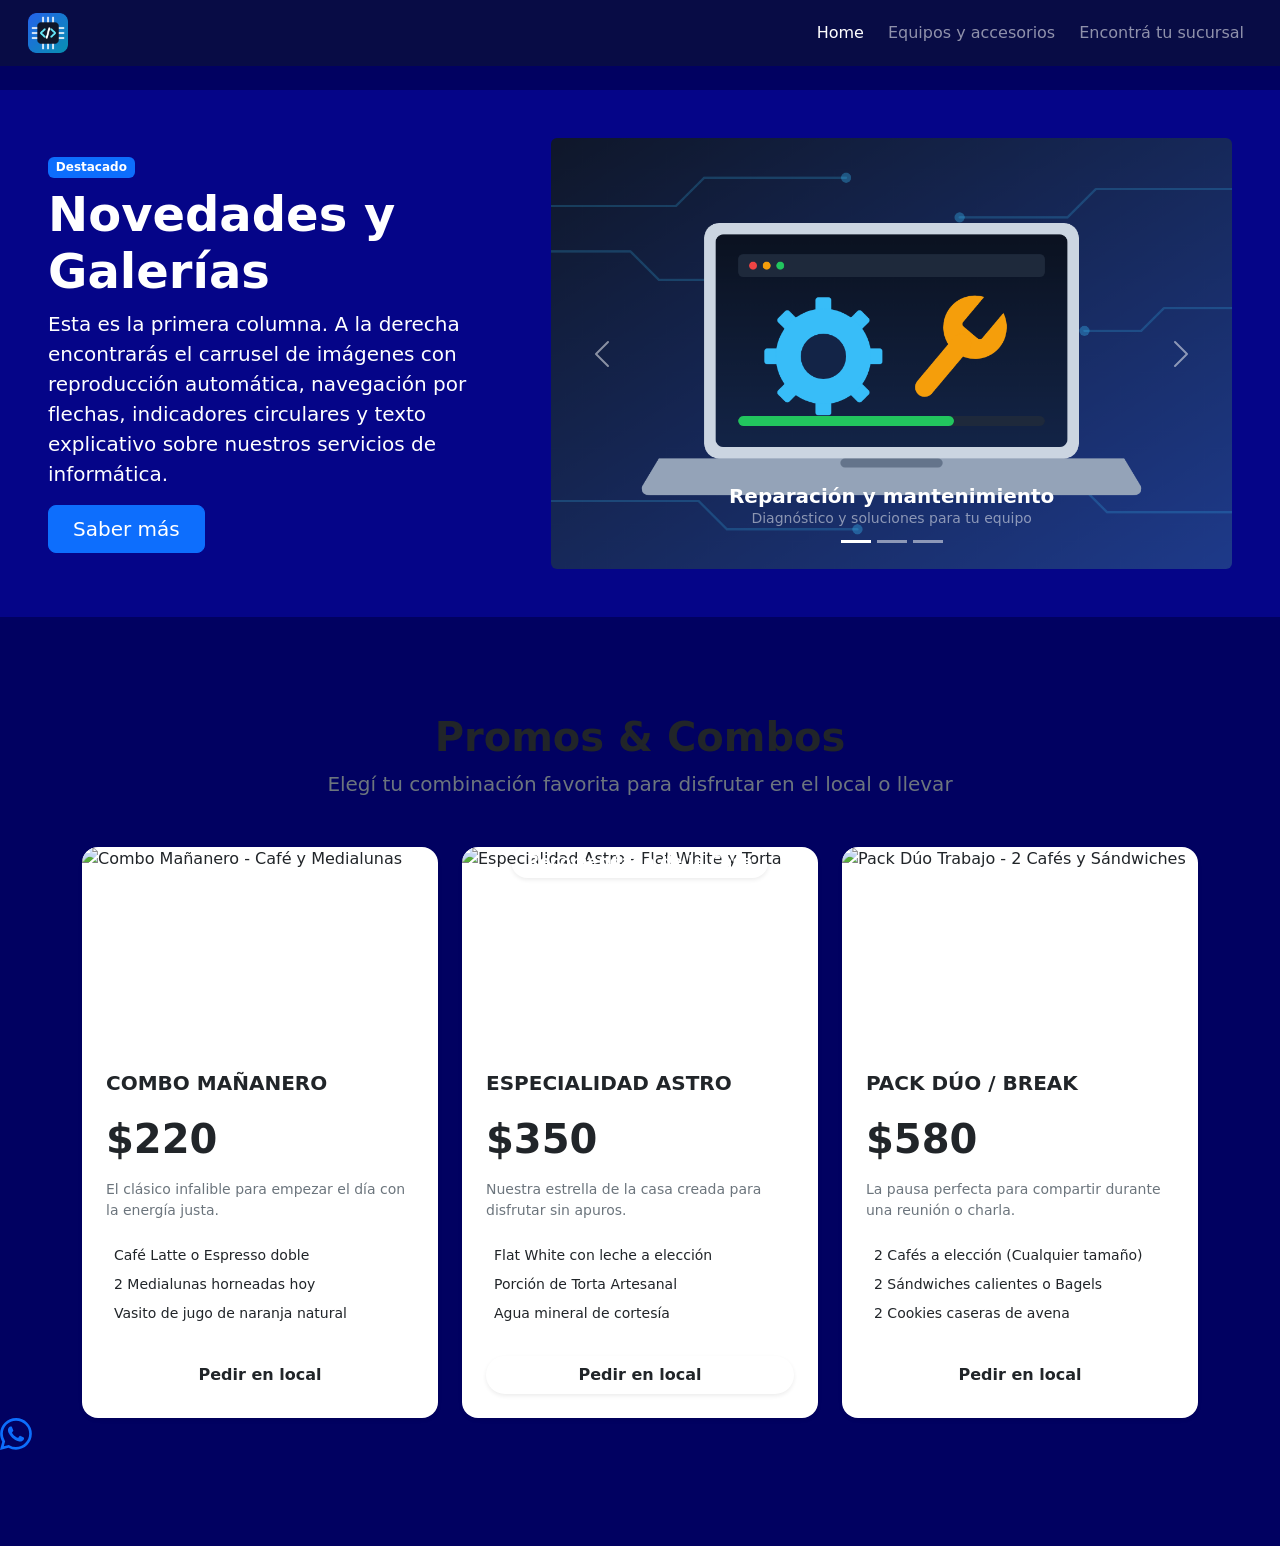
==== index.html @ dcd9bd84 "Fix HTML structure and add WhatsApp button" ====
<!DOCTYPE html>
<html lang="es">

<head>
  <meta charset="UTF-8">
  <meta http-equiv="X-UA-Compatible" content="IE=edge">
  <meta name="viewport" content="width=device-width, initial-scale=1.0">
  <title>Informática</title>
  <link href="https://cdn.jsdelivr.net/npm/bootstrap@5.3.8/dist/css/bootstrap.min.css" rel="stylesheet"
    integrity="sha384-sRIl4kxILFvY47J16cr9ZwB07vP4J8+LH7qKQnuqkuIAvNWLzeN8tE5YBujZqJLB" crossorigin="anonymous">
  <link rel="stylesheet" href="estilos.css">
</head>

<body>
  <nav class="navbar navbar-expand-lg navbar-dark barra-nav px-3">
    <div class="container-fluid">
      <a class="navbar-brand fw-bold" href="#">
        <img src="img/logo.png" class="object-fit-cover" alt="Logo de la empresa de informática" width="40">
      </a>
      <button class="navbar-toggler" type="button" data-bs-toggle="collapse" data-bs-target="#menuResponsive"
        aria-controls="menuResponsive" aria-expanded="false" aria-label="Alternar navegacion">
        <span class="navbar-toggler-icon"></span>
      </button>
      <div class="collapse navbar-collapse" id="menuResponsive">
        <ul class="navbar-nav ms-auto mb-2 mb-lg-0 gap-2">
          <li class="nav-item">
            <a class="nav-link active" aria-current="page" href="#">Home</a>
          </li>
          <li class="nav-item">
            <a class="nav-link" href="#">Equipos y accesorios</a>
          </li>
          <li class="nav-item">
            <a class="nav-link" href="#">Encontrá tu sucursal</a>
          </li>
        </ul>
      </div>
    </div>
  </nav>
  <div class="container-xxl panel-principal my-4">
    <div class="row align-items-center g-4">
      <div class="col-12 col-md-5">
        <span class="badge bg-primary mb-2">Destacado</span>
        <h2 class="display-5 fw-bold text-white">Novedades y Galerías</h2>
        <p class="fs-5"> Esta es la primera columna. A la derecha encontrarás el carrusel de imágenes con reproducción
          automática, navegación por flechas, indicadores circulares y texto explicativo sobre nuestros servicios de
          informática.
        </p>
        <button class="btn btn-primary btn-lg px-4">Saber más</button>
      </div>
      <div class="col-12 col-md-7">
        <div id="carruselGaleria" class="carousel slide" data-bs-ride="carousel" data-bs-interval="3000">
          <div class="carousel-indicators">
            <button type="button" data-bs-target="#carruselGaleria" data-bs-slide-to="0" class="active"
              aria-current="true" aria-label="Slide 1"></button>
            <button type="button" data-bs-target="#carruselGaleria" data-bs-slide-to="1" aria-label="Slide 2"></button>
            <button type="button" data-bs-target="#carruselGaleria" data-bs-slide-to="2" aria-label="Slide 3"></button>
          </div>
          <div class="carousel-inner rounded overflow-hidden">
            <div class="carousel-item active">
              <img src="img/reparacion.png" class="d-block w-100 object-fit-cover carrusel-img"
                alt="Técnico reparando una computadora">
              <div class="carousel-caption d-none d-sm-block">
                <div class="custom-caption">
                  <h5 class="fw-bold m-0">Reparación y mantenimiento</h5>
                  <p class="small m-0 text-white-50">Diagnóstico y soluciones para tu equipo</p>
                </div>
              </div>
            </div>
            <div class="carousel-item">
              <img src="img/redes-servidores.png" class="d-block w-100 object-fit-cover carrusel-img"
                alt="Sala de servidores y redes">
              <div class="carousel-caption d-none d-sm-block">
                <div class="custom-caption">
                  <h5 class="fw-bold m-0">Redes y servidores</h5>
                  <p class="small m-0 text-white-50">Infraestructura segura y confiable para tu empresa</p>
                </div>
              </div>
            </div>
            <div class="carousel-item">
              <img src="img/desarrollo-soporte.png" class="d-block w-100 object-fit-cover carrusel-img"
                alt="Desarrollo de software en pantalla">
              <div class="carousel-caption d-none d-sm-block">
                <div class="custom-caption">
                  <h5 class="fw-bold m-0">Desarrollo y soporte técnico</h5>
                  <p class="small m-0 text-white-50">Nuestro equipo trabaja para darte las mejores soluciones
                    tecnológicas</p>
                </div>
              </div>
            </div>
          </div>
          <button class="carousel-control-prev" type="button" data-bs-target="#carruselGaleria" data-bs-slide="prev">
            <span class="carousel-control-prev-icon" aria-hidden="true"></span>
            <span class="visually-hidden">Anterior</span>
          </button>
          <button class="carousel-control-next" type="button" data-bs-target="#carruselGaleria" data-bs-slide="next">
            <span class="carousel-control-next-icon" aria-hidden="true"></span>
            <span class="visually-hidden">Siguiente</span>
          </button>
        </div>
      </div>
    </div>
  </div>
  <!-- SECCIÓN PRODUCTOS / PROMOS -->

  <section class="py-5 my-5" id="productos">
    <div class="container">
      <div class="text-center mb-5">
        <h2 class="fw-bold display-6 text-cozy-coffee promoid">Promos & Combos</h2>
        <p class="text-secondary lead promoid2">Elegí tu combinación favorita para disfrutar en el local o llevar</p>
      </div>

      <div class="row g-4 align-items-stretch">

        <!-- Promo 1 -->

        <div class="col-12 col-md-6 col-lg-4">
          <div class="card h-100 border-0 shadow-sm rounded-4 overflow-hidden bg-cozy-cream">
            <img src="https://images.unsplash.com/photo-1517256064527-09c73fc73e38?auto=format&fit=crop&w=600&q=80"
              class="card-img-top object-fit-cover" style="height: 200px;" alt="Combo Mañanero - Café y Medialunas">
            <div class="card-body p-4 d-flex flex-column">
              <h3 class="h5 card-title fw-bold text-cozy-coffee text-uppercase mb-1">Combo Mañanero</h3>
              <div class="my-3">
                <span class="display-6 fw-bold text-dark">$220</span>
              </div>
              <p class="card-text text-secondary small mb-4">El clásico infalible para empezar el día con la energía
                justa.</p>
              <ul class="list-unstyled text-start mb-4 flex-grow-1 small">
                <li class="mb-2"><i class="bi bi-cup-hot-fill text-cozy-coffee me-2"></i> Café Latte o Espresso doble
                </li>
                <li class="mb-2"><i class="bi bi-cup-hot-fill text-cozy-coffee me-2"></i> 2 Medialunas horneadas hoy
                </li>
                <li class="mb-2"><i class="bi bi-cup-hot-fill text-cozy-coffee me-2"></i> Vasito de jugo de naranja
                  natural</li>
              </ul>
              <div class="d-grid mt-auto">
                <a href="#cafeterias" class="btn btn-outline-cozy fw-semibold rounded-pill">Pedir en local</a>
              </div>
            </div>
          </div>
        </div>

        <!-- Promo 2 (Destacada) -->

        <div class="col-12 col-md-6 col-lg-4">
          <div
            class="card h-100 border-0 shadow-sm rounded-4 overflow-hidden bg-cozy-cream card-cozy-highlight position-relative">
            <span
              class="position-absolute top-0 start-50 translate-middle badge badge-cozy px-3 py-2 fs-6 rounded-pill shadow-sm"
              style="margin-top: 15px; z-index: 2;">
              Recomendado de la Casa
            </span>
            <img src="https://images.unsplash.com/photo-1509042239860-f550ce710b93?auto=format&fit=crop&w=600&q=80"
              class="card-img-top object-fit-cover" style="height: 200px;"
              alt="Especialidad Astro - Flat White y Torta">
            <div class="card-body p-4 d-flex flex-column">
              <h3 class="h5 card-title fw-bold text-cozy-coffee text-uppercase mb-1">Especialidad Astro</h3>
              <div class="my-3">
                <span class="display-6 fw-bold text-dark">$350</span>
              </div>
              <p class="card-text text-secondary small mb-4">Nuestra estrella de la casa creada para disfrutar sin
                apuros.</p>
              <ul class="list-unstyled text-start mb-4 flex-grow-1 small">
                <li class="mb-2"><i class="bi bi-cup-hot-fill text-cozy-coffee me-2"></i> Flat White con leche a
                  elección</li>
                <li class="mb-2"><i class="bi bi-cup-hot-fill text-cozy-coffee me-2"></i> Porción de Torta Artesanal
                </li>
                <li class="mb-2"><i class="bi bi-cup-hot-fill text-cozy-coffee me-2"></i> Agua mineral de cortesía</li>
              </ul>
              <div class="d-grid mt-auto">
                <a href="#cafeterias" class="btn btn-cozy fw-semibold rounded-pill shadow-sm">Pedir en local</a>
              </div>
            </div>
          </div>
        </div>
        <!-- Promo 3 -->
        <div class="col-12 col-md-6 col-lg-4">
          <div class="card h-100 border-0 shadow-sm rounded-4 overflow-hidden bg-cozy-cream">
            <img src="https://images.unsplash.com/photo-1521017432531-fbd92d768814?auto=format&fit=crop&w=600&q=80"
              class="card-img-top object-fit-cover" style="height: 200px;"
              alt="Pack Dúo Trabajo - 2 Cafés y Sándwiches">
            <div class="card-body p-4 d-flex flex-column">
              <h3 class="h5 card-title fw-bold text-cozy-coffee text-uppercase mb-1">Pack Dúo / Break</h3>
              <div class="my-3">
                <span class="display-6 fw-bold text-dark">$580</span>
              </div>
              <p class="card-text text-secondary small mb-4">La pausa perfecta para compartir durante una reunión o
                charla.</p>
              <ul class="list-unstyled text-start mb-4 flex-grow-1 small">
                <li class="mb-2"><i class="bi bi-cup-hot-fill text-cozy-coffee me-2"></i> 2 Cafés a elección (Cualquier
                  tamaño)</li>
                <li class="mb-2"><i class="bi bi-cup-hot-fill text-cozy-coffee me-2"></i> 2 Sándwiches calientes o
                  Bagels</li>
                <li class="mb-2"><i class="bi bi-cup-hot-fill text-cozy-coffee me-2"></i> 2 Cookies caseras de avena
                </li>
              </ul>
              <div class="d-grid mt-auto">
                <a href="#cafeterias" class="btn btn-outline-cozy fw-semibold rounded-pill">Pedir en local</a>
              </div>
            </div>
          </div>
        </div>
      </div>
    </div>
<!-- Botón Flotante de WhatsApp -->
<a href="https://wa.me/59899123456?text=Hola,%20vengo%20desde%20la%20web%20y%20quiero%20m%C3%A1s%20informaci%C3%B3n" class="btn-whatsapp-flotante" target="_blank" rel="noopener noreferrer" aria-label="Contactar por WhatsApp">
  <!-- SVG de WhatsApp integrado sin librerías externas -->
  <svg xmlns="http://www.w3.org/2000/svg" width="32" height="32" fill="currentColor" viewBox="0 0 16 16">
    <path d="M13.601 2.326A7.854 7.854 0 0 0 7.994 0C3.627 0 .068 3.558.064 7.926c0 1.399.366 2.76 1.057 3.965L0 16l4.204-1.102a7.933 7.933 0 0 0 3.79.965h.004c4.368 0 7.926-3.558 7.93-7.93A7.898 7.898 0 0 0 13.6 2.326zM7.994 14.521a6.573 6.573 0 0 1-3.356-.92l-.24-.144-2.494.654.666-2.433-.156-.251a6.56 6.56 0 0 1-1.007-3.505c0-3.626 2.957-6.584 6.591-6.584a6.56 6.56 0 0 1 4.66 1.931 6.557 6.557 0 0 1 1.928 4.66c-.004 3.639-2.961 6.592-6.592 6.592zm3.615-4.934c-.197-.099-1.17-.578-1.353-.646-.182-.065-.315-.099-.445.099-.133.197-.513.646-.627.775-.114.133-.232.148-.43.05-.197-.1-.836-.308-1.592-.985-.59-.525-.985-1.175-1.103-1.372-.114-.198-.011-.304.088-.403.087-.088.197-.232.296-.346.1-.114.133-.198.198-.33.065-.134.034-.248-.015-.347-.05-.099-.445-1.076-.612-1.47-.16-.389-.323-.335-.445-.34-.114-.007-.247-.007-.38-.007a.729.729 0 0 0-.529.247c-.182.198-.691.677-.691 1.654 0 .977.71 1.916.81 2.049.098.133 1.394 2.132 3.383 2.992.47.205.84.326 1.129.418.475.152.904.129 1.246.08.38-.058 1.17-.477 1.338-.94.166-.464.166-.86.116-.94-.049-.082-.181-.133-.378-.232z"/>
  </svg>
</a>
    <script src="https://cdn.jsdelivr.net/npm/bootstrap@5.3.8/dist/js/bootstrap.bundle.min.js" integrity="sha384-FKyoEForCGlyvwx9Hj09JcYn3nv7wiPVlz7YYwJrWVcXK/BmnVDxM+D2scQbITxI" crossorigin="anonymous"></script>
</body>

</html>
---- estilos.css ----
body {
  background: rgb(1, 1, 97)

}

.barra-nav {
  background-color: rgba(15, 23, 42, 0.493);
}

.panel-principal {
  padding: 3rem;
  background: rgb(5, 5, 136);
}
.panel-principal p {
  color: white;
}
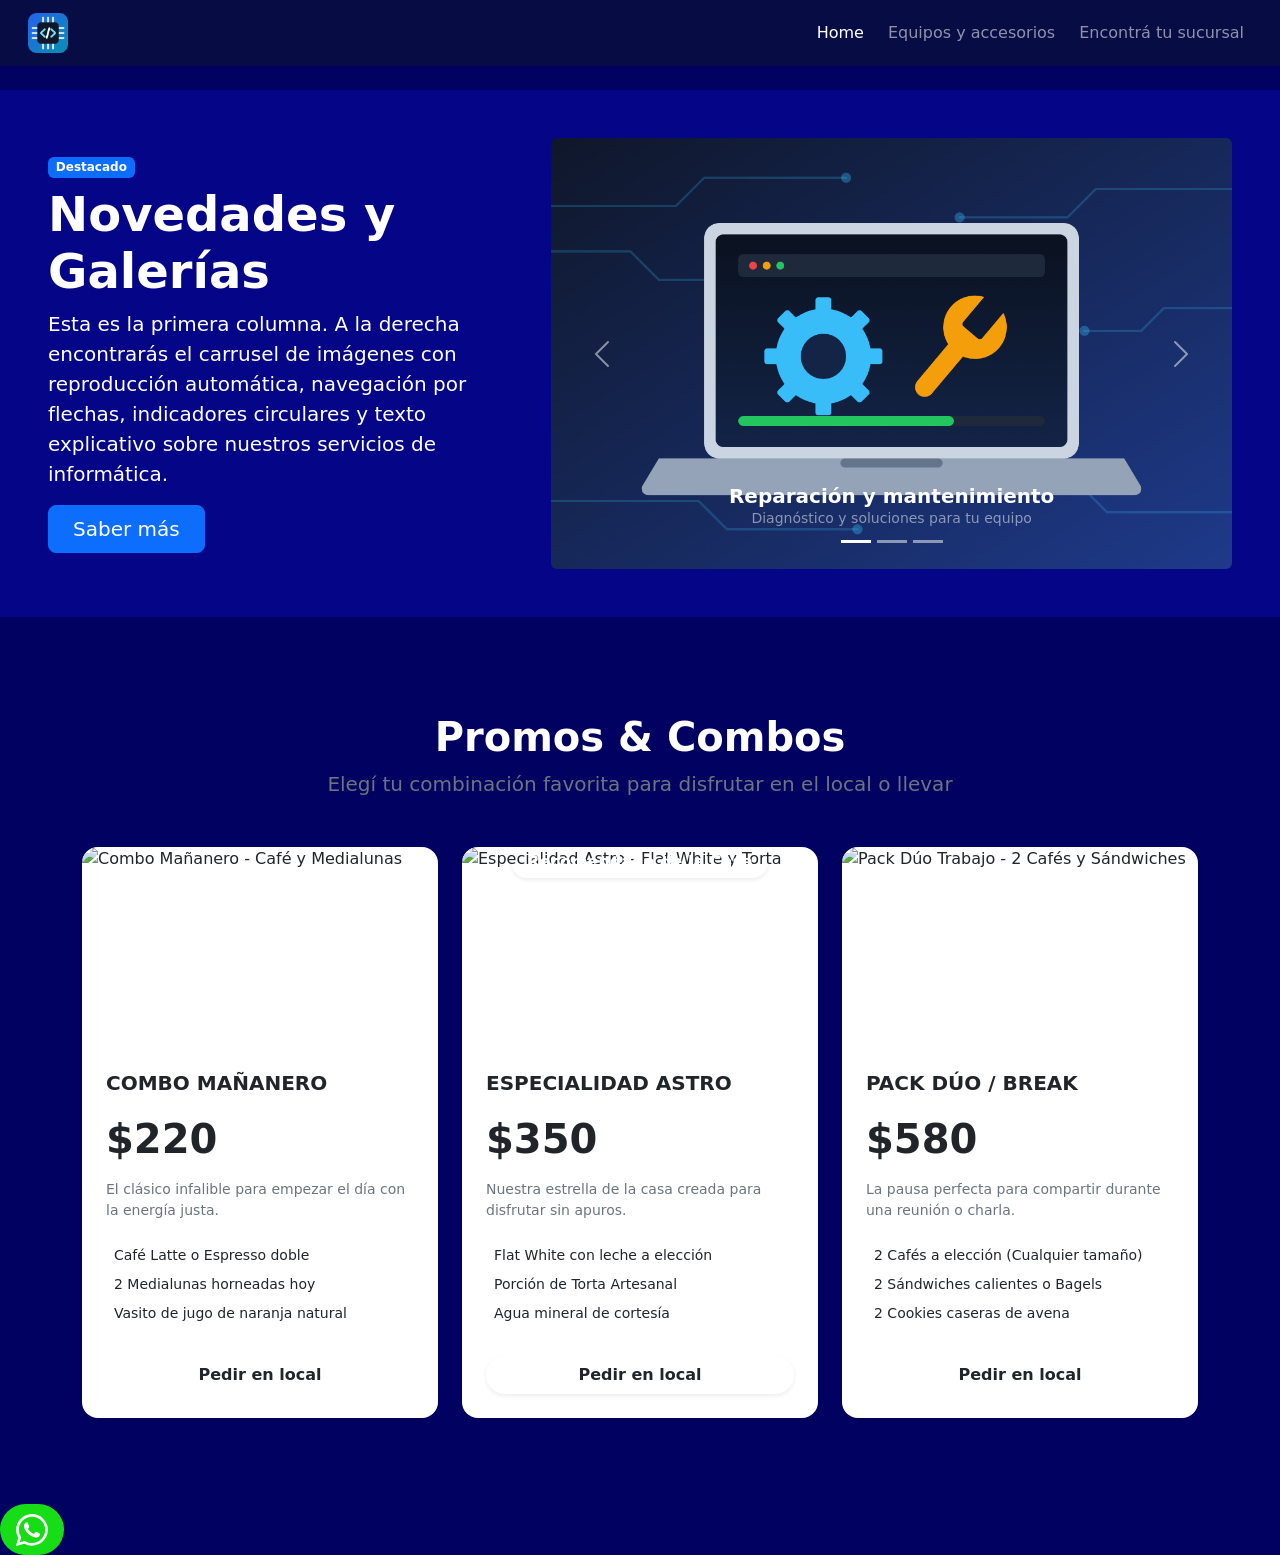
==== commit 476860fe: "Fix HTML formatting and restore original content" ====
--- a/index.html
+++ b/index.html
@@ -201,6 +201,7 @@
         </div>
       </div>
     </div>
+  </section>
 <!-- Botón Flotante de WhatsApp -->
 <a href="https://wa.me/59899123456?text=Hola,%20vengo%20desde%20la%20web%20y%20quiero%20m%C3%A1s%20informaci%C3%B3n" class="btn-whatsapp-flotante" target="_blank" rel="noopener noreferrer" aria-label="Contactar por WhatsApp">
   <!-- SVG de WhatsApp integrado sin librerías externas -->
--- a/estilos.css
+++ b/estilos.css
@@ -15,3 +15,13 @@
 .panel-principal p {
   color: white;
 }
+.promoid{
+  color: white;
+}
+.btn-whatsapp-flotante{
+  color: white;
+  background: rgb(23, 221, 23);
+  padding: 1rem;
+  border-radius: 8rem;
+  
+}
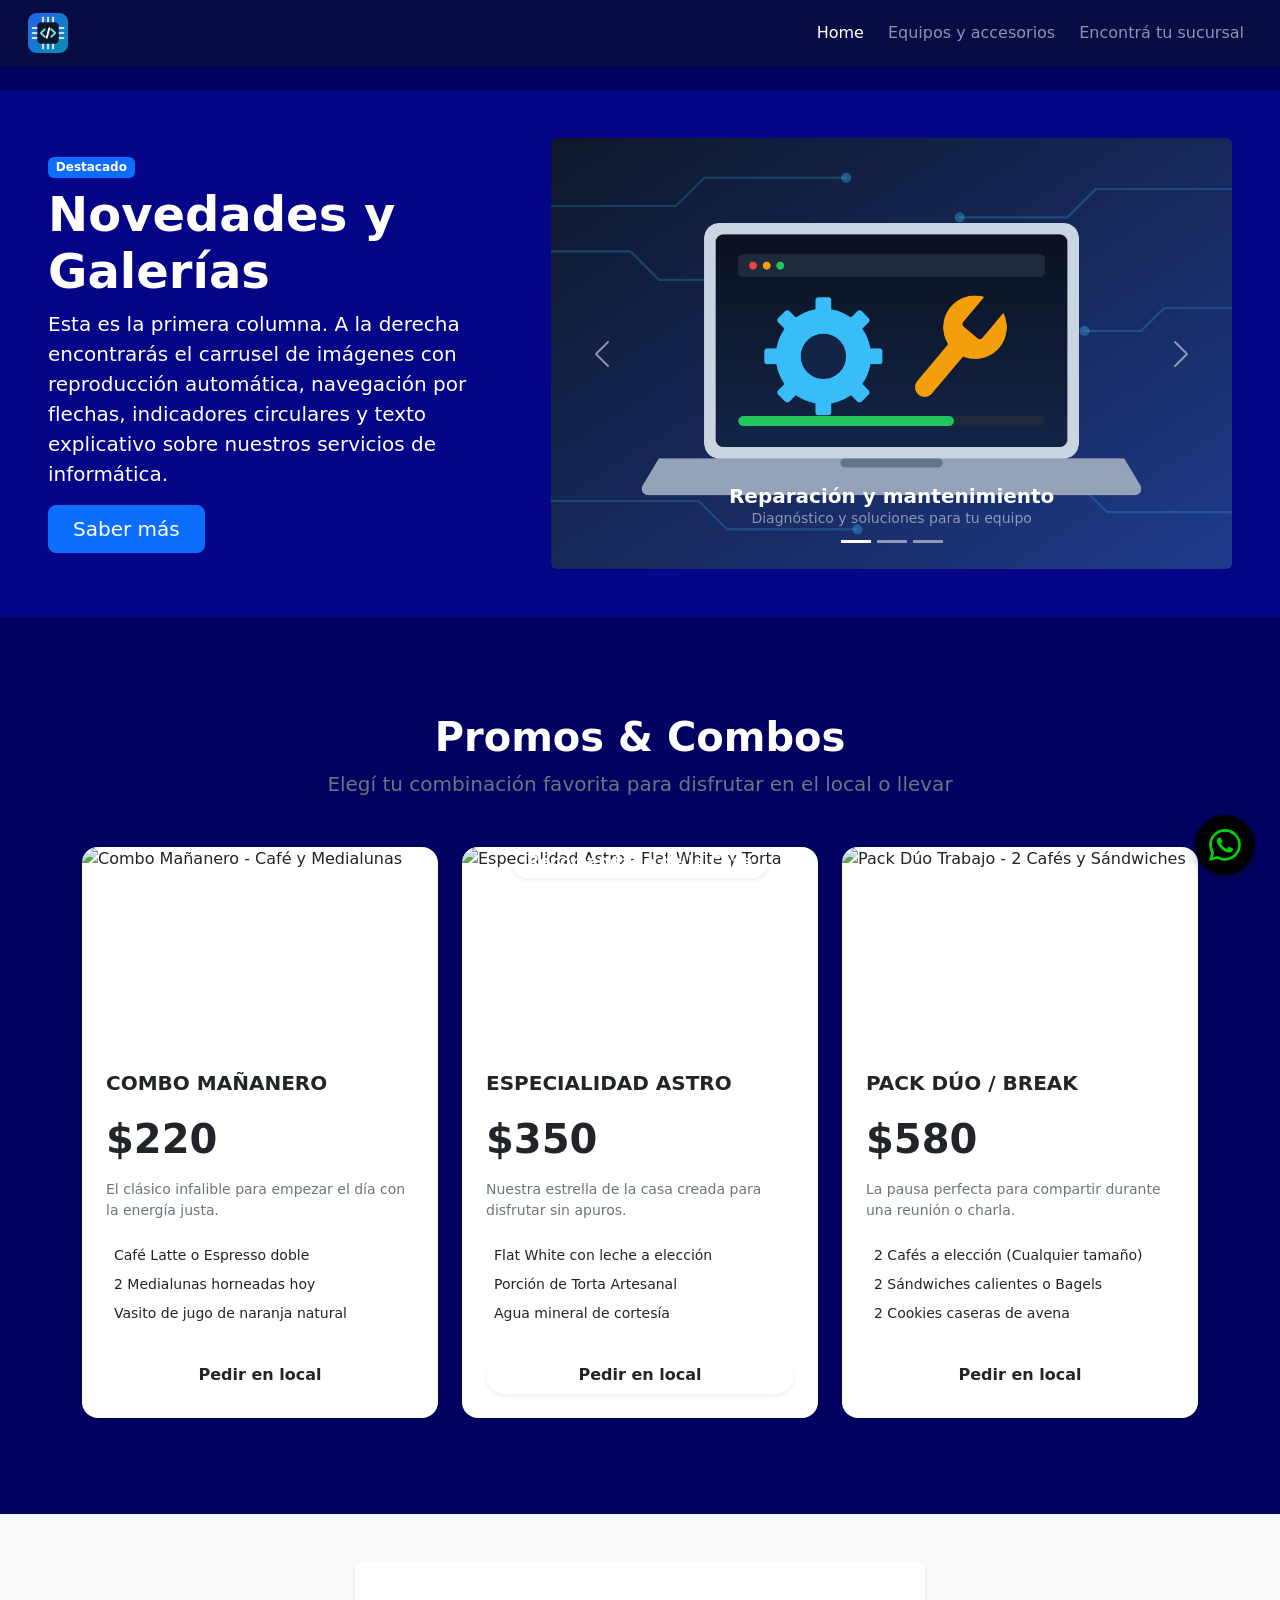
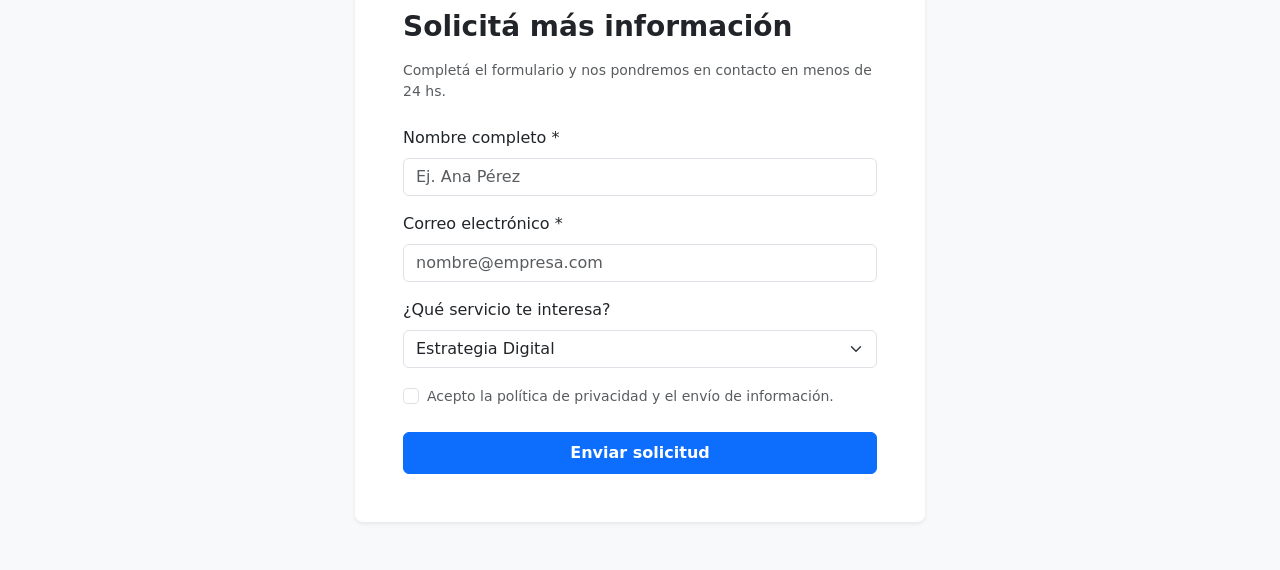
==== commit 558c77a7: "Refactor index.html structure and content" ====
--- a/index.html
+++ b/index.html
@@ -209,6 +209,46 @@
     <path d="M13.601 2.326A7.854 7.854 0 0 0 7.994 0C3.627 0 .068 3.558.064 7.926c0 1.399.366 2.76 1.057 3.965L0 16l4.204-1.102a7.933 7.933 0 0 0 3.79.965h.004c4.368 0 7.926-3.558 7.93-7.93A7.898 7.898 0 0 0 13.6 2.326zM7.994 14.521a6.573 6.573 0 0 1-3.356-.92l-.24-.144-2.494.654.666-2.433-.156-.251a6.56 6.56 0 0 1-1.007-3.505c0-3.626 2.957-6.584 6.591-6.584a6.56 6.56 0 0 1 4.66 1.931 6.557 6.557 0 0 1 1.928 4.66c-.004 3.639-2.961 6.592-6.592 6.592zm3.615-4.934c-.197-.099-1.17-.578-1.353-.646-.182-.065-.315-.099-.445.099-.133.197-.513.646-.627.775-.114.133-.232.148-.43.05-.197-.1-.836-.308-1.592-.985-.59-.525-.985-1.175-1.103-1.372-.114-.198-.011-.304.088-.403.087-.088.197-.232.296-.346.1-.114.133-.198.198-.33.065-.134.034-.248-.015-.347-.05-.099-.445-1.076-.612-1.47-.16-.389-.323-.335-.445-.34-.114-.007-.247-.007-.38-.007a.729.729 0 0 0-.529.247c-.182.198-.691.677-.691 1.654 0 .977.71 1.916.81 2.049.098.133 1.394 2.132 3.383 2.992.47.205.84.326 1.129.418.475.152.904.129 1.246.08.38-.058 1.17-.477 1.338-.94.166-.464.166-.86.116-.94-.049-.082-.181-.133-.378-.232z"/>
   </svg>
 </a>
+
+<section id="registro" class="py-5 bg-light">
+  <div class="container">
+    <div class="row justify-content-center">
+      <div class="col-md-6 bg-white p-4 p-md-5 rounded-3 shadow-sm">
+        <h2 class="h3 fw-bold mb-3">Solicitá más información</h2>
+        <p class="text-muted small mb-4">Completá el formulario y nos pondremos en contacto en menos de 24 hs.</p>
+        <!-- Redirección simulada a Thank You Page al enviar -->
+        <form action="gracias.html" method="GET">
+          <div class="mb-3">
+            <label for="nombre" class="form-label font-weight-bold">Nombre completo *</label>
+            <input type="text" class="form-control" id="nombre" name="nombre" placeholder="Ej. Ana Pérez" required>
+          </div>
+          <div class="mb-3">
+            <label for="email" class="form-label">Correo electrónico *</label>
+            <input type="email" class="form-control" id="email" name="email" placeholder="nombre@empresa.com" required>
+          </div>
+          <div class="mb-3">
+            <label for="interes" class="form-label">¿Qué servicio te interesa?</label>
+            <select class="form-select" id="interes" name="interes">
+              <option selected value="estrategia">Estrategia Digital</option>
+              <option value="redes">Gestión de Redes Sociales</option>
+              <option value="publicidad">Publicidad Online (Ads)</option>
+            </select>
+          </div>
+          <div class="form-check mb-4">
+            <input class="form-check-input" type="checkbox" value="" id="terminos" required>
+            <label class="form-check-label small text-muted" for="terminos">
+              Acepto la política de privacidad y el envío de información.
+            </label>
+          </div>
+          <!-- CTA de Envío -->
+          <button type="submit" class="btn btn-primary w-100 py-2 fw-bold">
+            Enviar solicitud
+          </button>
+        </form>
+      </div>
+    </div>
+  </div>
+</section>
     <script src="https://cdn.jsdelivr.net/npm/bootstrap@5.3.8/dist/js/bootstrap.bundle.min.js" integrity="sha384-FKyoEForCGlyvwx9Hj09JcYn3nv7wiPVlz7YYwJrWVcXK/BmnVDxM+D2scQbITxI" crossorigin="anonymous"></script>
 </body>
 
--- a/estilos.css
+++ b/estilos.css
@@ -1,7 +1,5 @@
-
 body {
   background: rgb(1, 1, 97)
-
 }
 
 .barra-nav {
@@ -12,16 +10,35 @@
   padding: 3rem;
   background: rgb(5, 5, 136);
 }
+
 .panel-principal p {
   color: white;
 }
-.promoid{
+
+.promoid {
   color: white;
 }
-.btn-whatsapp-flotante{
-  color: white;
-  background: rgb(23, 221, 23);
-  padding: 1rem;
-  border-radius: 8rem;
-  
+
+.btn-whatsapp-flotante {
+  position: fixed;
+  bottom: 25px;
+  right: 25px;
+  width: 60px;
+  height: 60px;
+  background-color: #000000;
+  color: #03d303;
+  border-radius: 50%;
+  display: flex;
+  align-items: center;
+  justify-content: center;
+  box-shadow: 0px 4px 12px rgba(0, 0, 0, 0.25);
+  z-index: 1000;
+  transition: transform 0.3s ease, background-color 0.3s ease;
+  text-decoration: none;
 }
+
+.btn-whatsapp-flotante:hover {
+  background-color: #1b1b1b;
+  color: #045c46;
+  transform: scale(1.1);
+}
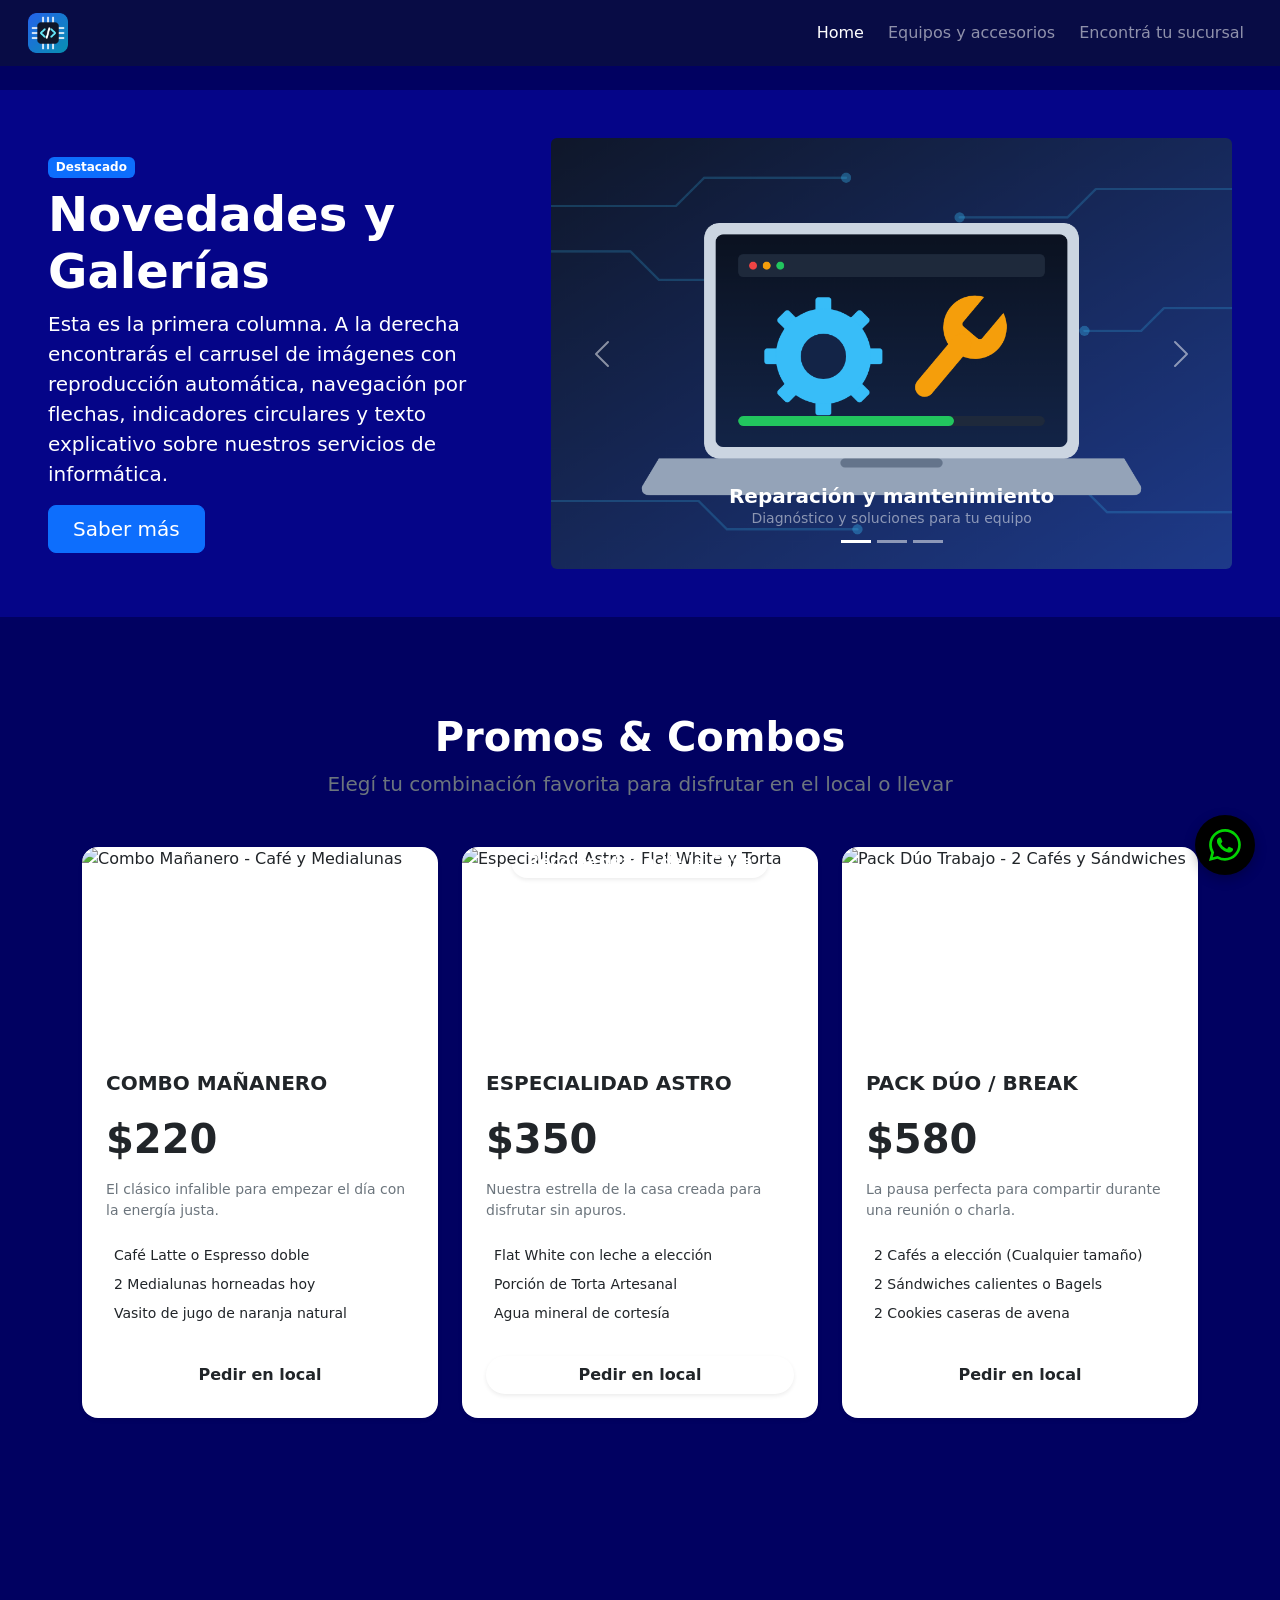
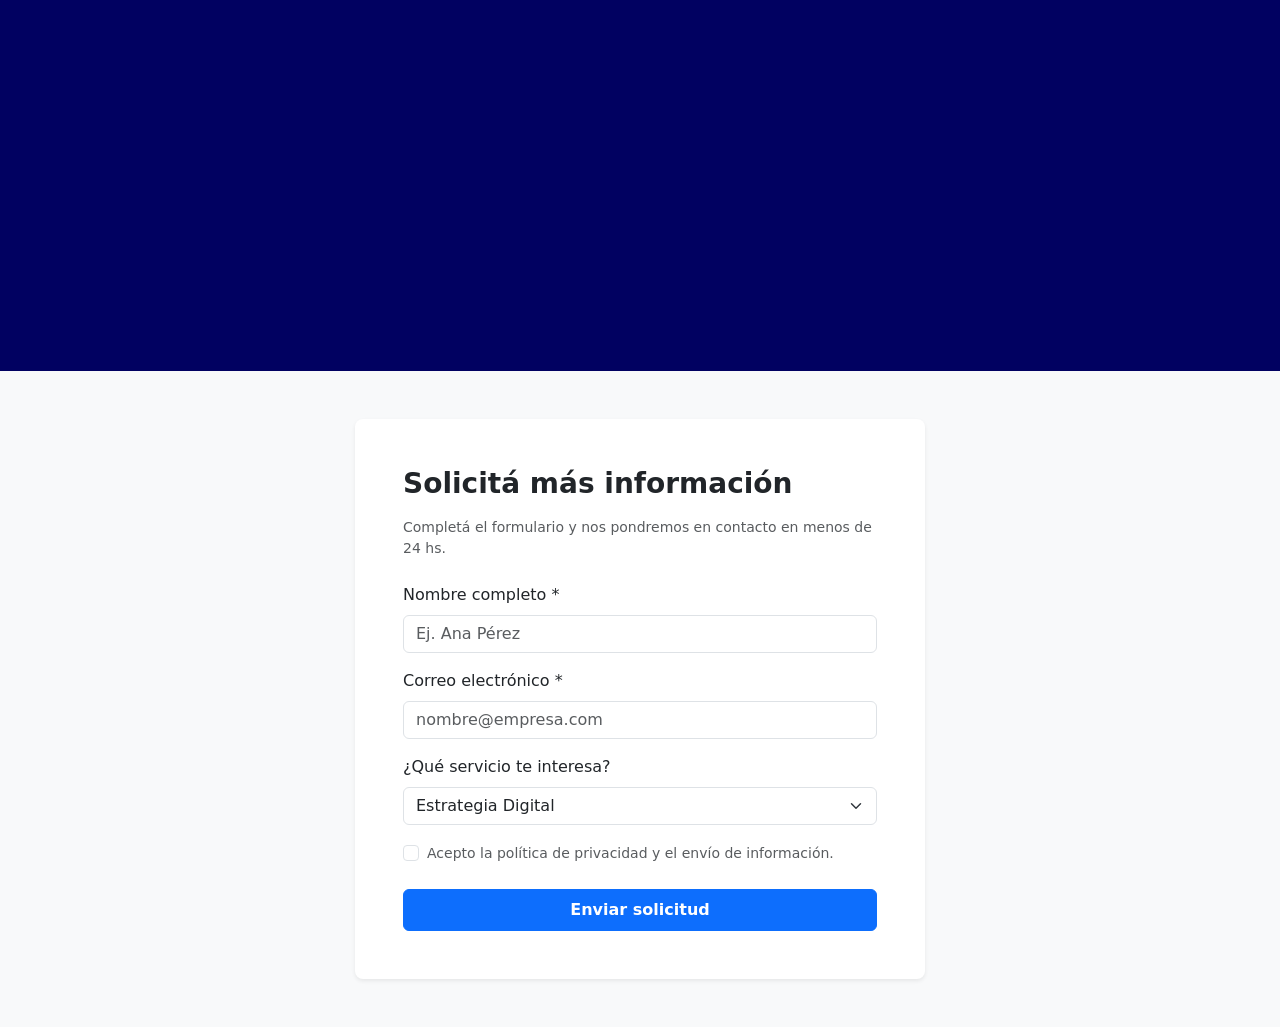
==== commit c0bb6e56: "Fix HTML encoding issues in index.html" ====
--- a/index.html
+++ b/index.html
@@ -209,7 +209,9 @@
     <path d="M13.601 2.326A7.854 7.854 0 0 0 7.994 0C3.627 0 .068 3.558.064 7.926c0 1.399.366 2.76 1.057 3.965L0 16l4.204-1.102a7.933 7.933 0 0 0 3.79.965h.004c4.368 0 7.926-3.558 7.93-7.93A7.898 7.898 0 0 0 13.6 2.326zM7.994 14.521a6.573 6.573 0 0 1-3.356-.92l-.24-.144-2.494.654.666-2.433-.156-.251a6.56 6.56 0 0 1-1.007-3.505c0-3.626 2.957-6.584 6.591-6.584a6.56 6.56 0 0 1 4.66 1.931 6.557 6.557 0 0 1 1.928 4.66c-.004 3.639-2.961 6.592-6.592 6.592zm3.615-4.934c-.197-.099-1.17-.578-1.353-.646-.182-.065-.315-.099-.445.099-.133.197-.513.646-.627.775-.114.133-.232.148-.43.05-.197-.1-.836-.308-1.592-.985-.59-.525-.985-1.175-1.103-1.372-.114-.198-.011-.304.088-.403.087-.088.197-.232.296-.346.1-.114.133-.198.198-.33.065-.134.034-.248-.015-.347-.05-.099-.445-1.076-.612-1.47-.16-.389-.323-.335-.445-.34-.114-.007-.247-.007-.38-.007a.729.729 0 0 0-.529.247c-.182.198-.691.677-.691 1.654 0 .977.71 1.916.81 2.049.098.133 1.394 2.132 3.383 2.992.47.205.84.326 1.129.418.475.152.904.129 1.246.08.38-.058 1.17-.477 1.338-.94.166-.464.166-.86.116-.94-.049-.082-.181-.133-.378-.232z"/>
   </svg>
 </a>
-
+<section>
+  <iframe src="https://www.google.com/maps/embed?pb=!1m14!1m12!1m3!1d26191.761273865708!2d-56.20070480339551!3d-34.856977125473186!2m3!1f0!2f0!3f0!3m2!1i1024!2i768!4f13.1!5e0!3m2!1ses-419!2suy!4v1792070338753!5m2!1ses-419!2suy" width="600" height="450" style="border:0;" allowfullscreen="" loading="lazy" referrerpolicy="strict-origin-when-cross-origin"></iframe>
+</section>
 <section id="registro" class="py-5 bg-light">
   <div class="container">
     <div class="row justify-content-center">
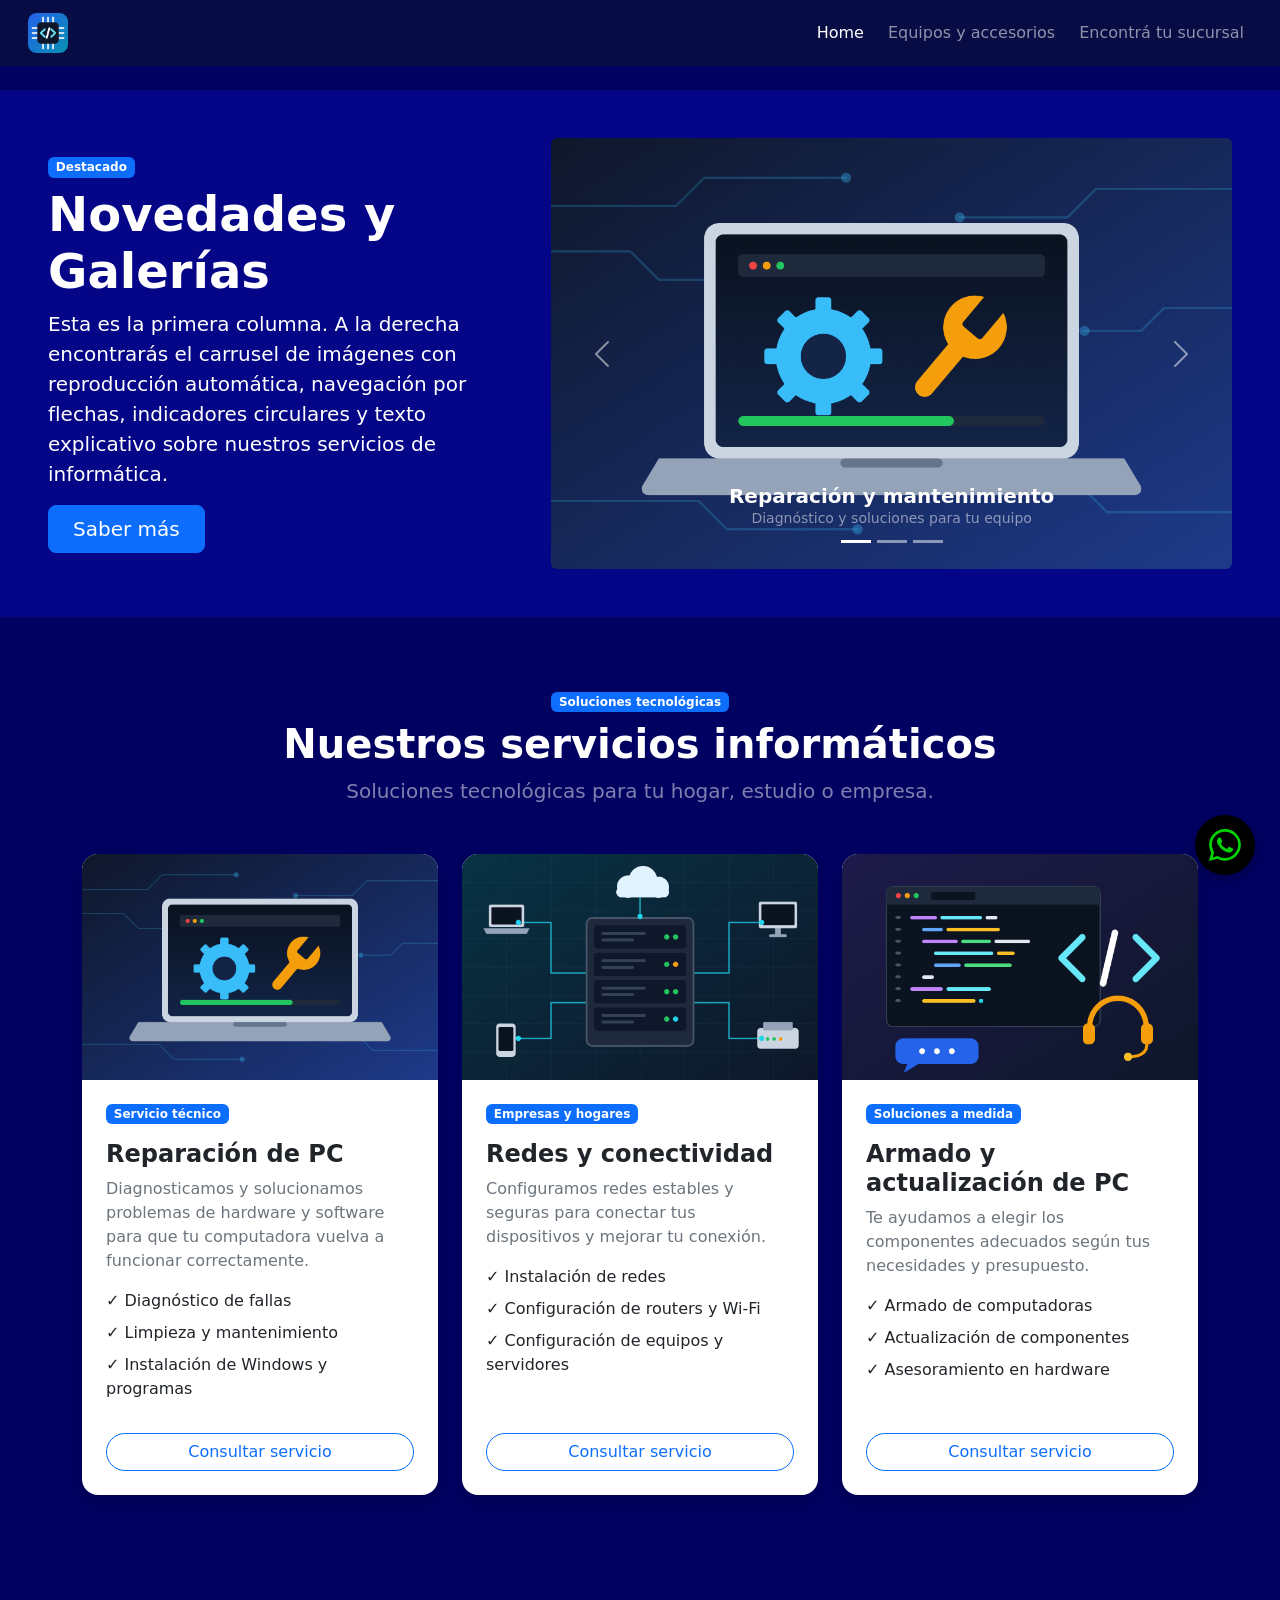
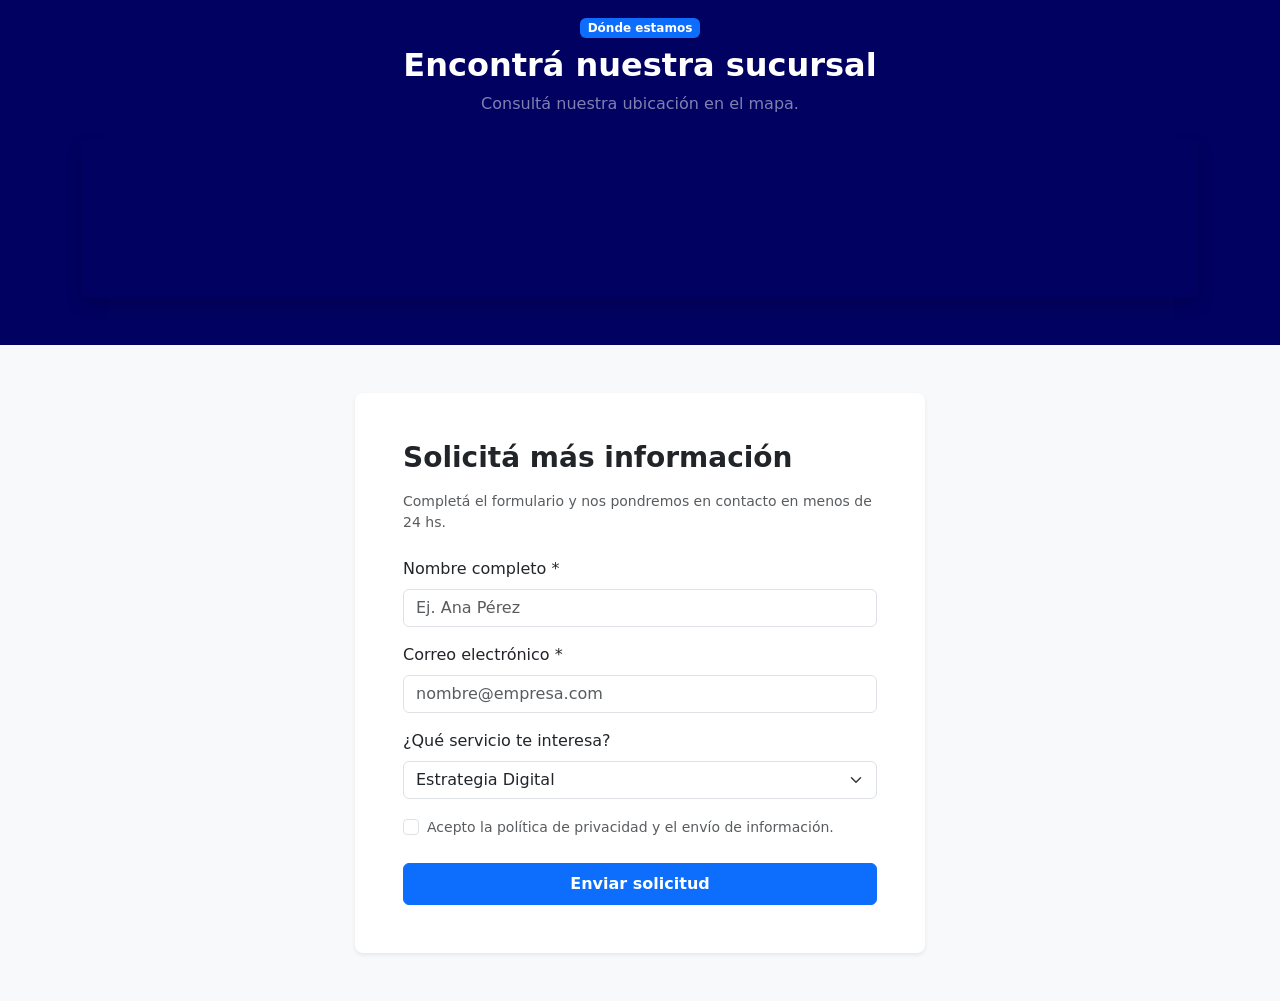
==== commit c1b0b3ee: "Refactor HTML structure and content" ====
--- a/index.html
+++ b/index.html
@@ -102,106 +102,123 @@
   </div>
   <!-- SECCIÓN PRODUCTOS / PROMOS -->
 
-  <section class="py-5 my-5" id="productos">
-    <div class="container">
-      <div class="text-center mb-5">
-        <h2 class="fw-bold display-6 text-cozy-coffee promoid">Promos & Combos</h2>
-        <p class="text-secondary lead promoid2">Elegí tu combinación favorita para disfrutar en el local o llevar</p>
-      </div>
-
-      <div class="row g-4 align-items-stretch">
-
-        <!-- Promo 1 -->
-
-        <div class="col-12 col-md-6 col-lg-4">
-          <div class="card h-100 border-0 shadow-sm rounded-4 overflow-hidden bg-cozy-cream">
-            <img src="https://images.unsplash.com/photo-1517256064527-09c73fc73e38?auto=format&fit=crop&w=600&q=80"
-              class="card-img-top object-fit-cover" style="height: 200px;" alt="Combo Mañanero - Café y Medialunas">
-            <div class="card-body p-4 d-flex flex-column">
-              <h3 class="h5 card-title fw-bold text-cozy-coffee text-uppercase mb-1">Combo Mañanero</h3>
-              <div class="my-3">
-                <span class="display-6 fw-bold text-dark">$220</span>
-              </div>
-              <p class="card-text text-secondary small mb-4">El clásico infalible para empezar el día con la energía
-                justa.</p>
-              <ul class="list-unstyled text-start mb-4 flex-grow-1 small">
-                <li class="mb-2"><i class="bi bi-cup-hot-fill text-cozy-coffee me-2"></i> Café Latte o Espresso doble
-                </li>
-                <li class="mb-2"><i class="bi bi-cup-hot-fill text-cozy-coffee me-2"></i> 2 Medialunas horneadas hoy
-                </li>
-                <li class="mb-2"><i class="bi bi-cup-hot-fill text-cozy-coffee me-2"></i> Vasito de jugo de naranja
-                  natural</li>
-              </ul>
-              <div class="d-grid mt-auto">
-                <a href="#cafeterias" class="btn btn-outline-cozy fw-semibold rounded-pill">Pedir en local</a>
-              </div>
-            </div>
-          </div>
-        </div>
-
-        <!-- Promo 2 (Destacada) -->
-
-        <div class="col-12 col-md-6 col-lg-4">
-          <div
-            class="card h-100 border-0 shadow-sm rounded-4 overflow-hidden bg-cozy-cream card-cozy-highlight position-relative">
-            <span
-              class="position-absolute top-0 start-50 translate-middle badge badge-cozy px-3 py-2 fs-6 rounded-pill shadow-sm"
-              style="margin-top: 15px; z-index: 2;">
-              Recomendado de la Casa
+  
+<!-- SECCIÓN DE SERVICIOS INFORMÁTICOS -->
+<section class="py-5 my-4 servicios-section" id="productos">
+  <div class="container">
+    <div class="text-center mb-5">
+      <span class="badge bg-primary mb-2">Soluciones tecnológicas</span>
+      <h2 class="fw-bold display-6 text-white">Nuestros servicios informáticos</h2>
+      <p class="lead text-white-50">
+        Soluciones tecnológicas para tu hogar, estudio o empresa.
+      </p>
+    </div>
+
+    <div class="row g-4 align-items-stretch">
+
+      <!-- Servicio 1 -->
+      <div class="col-12 col-md-6 col-lg-4">
+        <div class="card h-100 border-0 shadow rounded-4 overflow-hidden servicio-card">
+          <img src="img/reparacion.png"
+               class="card-img-top servicio-img"
+               alt="Reparación y mantenimiento de computadoras">
+
+          <div class="card-body p-4 d-flex flex-column">
+            <span class="badge bg-primary align-self-start mb-3">
+              Servicio técnico
             </span>
-            <img src="https://images.unsplash.com/photo-1509042239860-f550ce710b93?auto=format&fit=crop&w=600&q=80"
-              class="card-img-top object-fit-cover" style="height: 200px;"
-              alt="Especialidad Astro - Flat White y Torta">
-            <div class="card-body p-4 d-flex flex-column">
-              <h3 class="h5 card-title fw-bold text-cozy-coffee text-uppercase mb-1">Especialidad Astro</h3>
-              <div class="my-3">
-                <span class="display-6 fw-bold text-dark">$350</span>
-              </div>
-              <p class="card-text text-secondary small mb-4">Nuestra estrella de la casa creada para disfrutar sin
-                apuros.</p>
-              <ul class="list-unstyled text-start mb-4 flex-grow-1 small">
-                <li class="mb-2"><i class="bi bi-cup-hot-fill text-cozy-coffee me-2"></i> Flat White con leche a
-                  elección</li>
-                <li class="mb-2"><i class="bi bi-cup-hot-fill text-cozy-coffee me-2"></i> Porción de Torta Artesanal
-                </li>
-                <li class="mb-2"><i class="bi bi-cup-hot-fill text-cozy-coffee me-2"></i> Agua mineral de cortesía</li>
-              </ul>
-              <div class="d-grid mt-auto">
-                <a href="#cafeterias" class="btn btn-cozy fw-semibold rounded-pill shadow-sm">Pedir en local</a>
-              </div>
-            </div>
-          </div>
-        </div>
-        <!-- Promo 3 -->
-        <div class="col-12 col-md-6 col-lg-4">
-          <div class="card h-100 border-0 shadow-sm rounded-4 overflow-hidden bg-cozy-cream">
-            <img src="https://images.unsplash.com/photo-1521017432531-fbd92d768814?auto=format&fit=crop&w=600&q=80"
-              class="card-img-top object-fit-cover" style="height: 200px;"
-              alt="Pack Dúo Trabajo - 2 Cafés y Sándwiches">
-            <div class="card-body p-4 d-flex flex-column">
-              <h3 class="h5 card-title fw-bold text-cozy-coffee text-uppercase mb-1">Pack Dúo / Break</h3>
-              <div class="my-3">
-                <span class="display-6 fw-bold text-dark">$580</span>
-              </div>
-              <p class="card-text text-secondary small mb-4">La pausa perfecta para compartir durante una reunión o
-                charla.</p>
-              <ul class="list-unstyled text-start mb-4 flex-grow-1 small">
-                <li class="mb-2"><i class="bi bi-cup-hot-fill text-cozy-coffee me-2"></i> 2 Cafés a elección (Cualquier
-                  tamaño)</li>
-                <li class="mb-2"><i class="bi bi-cup-hot-fill text-cozy-coffee me-2"></i> 2 Sándwiches calientes o
-                  Bagels</li>
-                <li class="mb-2"><i class="bi bi-cup-hot-fill text-cozy-coffee me-2"></i> 2 Cookies caseras de avena
-                </li>
-              </ul>
-              <div class="d-grid mt-auto">
-                <a href="#cafeterias" class="btn btn-outline-cozy fw-semibold rounded-pill">Pedir en local</a>
-              </div>
-            </div>
-          </div>
-        </div>
-      </div>
-    </div>
-  </section>
+
+            <h3 class="h4 fw-bold">Reparación de PC</h3>
+
+            <p class="text-secondary">
+              Diagnosticamos y solucionamos problemas de hardware y
+              software para que tu computadora vuelva a funcionar correctamente.
+            </p>
+
+            <ul class="list-unstyled mb-4">
+              <li class="mb-2">✓ Diagnóstico de fallas</li>
+              <li class="mb-2">✓ Limpieza y mantenimiento</li>
+              <li class="mb-2">✓ Instalación de Windows y programas</li>
+            </ul>
+
+            <a href="#registro"
+               class="btn btn-outline-primary rounded-pill mt-auto">
+              Consultar servicio
+            </a>
+          </div>
+        </div>
+      </div>
+
+      <!-- Servicio 2 -->
+      <div class="col-12 col-md-6 col-lg-4">
+        <div class="card h-100 border-0 shadow rounded-4 overflow-hidden servicio-card">
+          <img src="img/redes-servidores.png"
+               class="card-img-top servicio-img"
+               alt="Infraestructura de redes y servidores">
+
+          <div class="card-body p-4 d-flex flex-column">
+            <span class="badge bg-primary align-self-start mb-3">
+              Empresas y hogares
+            </span>
+
+            <h3 class="h4 fw-bold">Redes y conectividad</h3>
+
+            <p class="text-secondary">
+              Configuramos redes estables y seguras para conectar tus
+              dispositivos y mejorar tu conexión.
+            </p>
+
+            <ul class="list-unstyled mb-4">
+              <li class="mb-2">✓ Instalación de redes</li>
+              <li class="mb-2">✓ Configuración de routers y Wi-Fi</li>
+              <li class="mb-2">✓ Configuración de equipos y servidores</li>
+            </ul>
+
+            <a href="#registro"
+               class="btn btn-outline-primary rounded-pill mt-auto">
+              Consultar servicio
+            </a>
+          </div>
+        </div>
+      </div>
+
+      <!-- Servicio 3 -->
+      <div class="col-12 col-md-6 col-lg-4">
+        <div class="card h-100 border-0 shadow rounded-4 overflow-hidden servicio-card">
+          <img src="img/desarrollo-soporte.png"
+               class="card-img-top servicio-img"
+               alt="Desarrollo de software y soporte técnico">
+
+          <div class="card-body p-4 d-flex flex-column">
+            <span class="badge bg-primary align-self-start mb-3">
+              Soluciones a medida
+            </span>
+
+            <h3 class="h4 fw-bold">Armado y actualización de PC</h3>
+
+            <p class="text-secondary">
+              Te ayudamos a elegir los componentes adecuados según
+              tus necesidades y presupuesto.
+            </p>
+
+            <ul class="list-unstyled mb-4">
+              <li class="mb-2">✓ Armado de computadoras</li>
+              <li class="mb-2">✓ Actualización de componentes</li>
+              <li class="mb-2">✓ Asesoramiento en hardware</li>
+            </ul>
+
+            <a href="#registro"
+               class="btn btn-outline-primary rounded-pill mt-auto">
+              Consultar servicio
+            </a>
+          </div>
+        </div>
+      </div>
+
+    </div>
+  </div>
+</section>
+
 <!-- Botón Flotante de WhatsApp -->
 <a href="https://wa.me/59899123456?text=Hola,%20vengo%20desde%20la%20web%20y%20quiero%20m%C3%A1s%20informaci%C3%B3n" class="btn-whatsapp-flotante" target="_blank" rel="noopener noreferrer" aria-label="Contactar por WhatsApp">
   <!-- SVG de WhatsApp integrado sin librerías externas -->
@@ -209,9 +226,30 @@
     <path d="M13.601 2.326A7.854 7.854 0 0 0 7.994 0C3.627 0 .068 3.558.064 7.926c0 1.399.366 2.76 1.057 3.965L0 16l4.204-1.102a7.933 7.933 0 0 0 3.79.965h.004c4.368 0 7.926-3.558 7.93-7.93A7.898 7.898 0 0 0 13.6 2.326zM7.994 14.521a6.573 6.573 0 0 1-3.356-.92l-.24-.144-2.494.654.666-2.433-.156-.251a6.56 6.56 0 0 1-1.007-3.505c0-3.626 2.957-6.584 6.591-6.584a6.56 6.56 0 0 1 4.66 1.931 6.557 6.557 0 0 1 1.928 4.66c-.004 3.639-2.961 6.592-6.592 6.592zm3.615-4.934c-.197-.099-1.17-.578-1.353-.646-.182-.065-.315-.099-.445.099-.133.197-.513.646-.627.775-.114.133-.232.148-.43.05-.197-.1-.836-.308-1.592-.985-.59-.525-.985-1.175-1.103-1.372-.114-.198-.011-.304.088-.403.087-.088.197-.232.296-.346.1-.114.133-.198.198-.33.065-.134.034-.248-.015-.347-.05-.099-.445-1.076-.612-1.47-.16-.389-.323-.335-.445-.34-.114-.007-.247-.007-.38-.007a.729.729 0 0 0-.529.247c-.182.198-.691.677-.691 1.654 0 .977.71 1.916.81 2.049.098.133 1.394 2.132 3.383 2.992.47.205.84.326 1.129.418.475.152.904.129 1.246.08.38-.058 1.17-.477 1.338-.94.166-.464.166-.86.116-.94-.049-.082-.181-.133-.378-.232z"/>
   </svg>
 </a>
-<section>
-  <iframe src="https://www.google.com/maps/embed?pb=!1m14!1m12!1m3!1d26191.761273865708!2d-56.20070480339551!3d-34.856977125473186!2m3!1f0!2f0!3f0!3m2!1i1024!2i768!4f13.1!5e0!3m2!1ses-419!2suy!4v1792070338753!5m2!1ses-419!2suy" width="600" height="450" style="border:0;" allowfullscreen="" loading="lazy" referrerpolicy="strict-origin-when-cross-origin"></iframe>
+
+<!-- SECCIÓN UBICACIÓN -->
+<section id="sucursal" class="ubicacion-section py-5">
+  <div class="container">
+    <div class="text-center mb-4">
+      <span class="badge bg-primary mb-2">Dónde estamos</span>
+      <h2 class="fw-bold text-white">Encontrá nuestra sucursal</h2>
+      <p class="text-white-50">
+        Consultá nuestra ubicación en el mapa.
+      </p>
+    </div>
+
+    <div class="mapa-contenedor shadow">
+      <iframe
+        src="https://www.google.com/maps/embed?pb=!1m14!1m12!1m3!1d26191.761273865708!2d-56.20070480339551!3d-34.856977125473186!2m3!1f0!2f0!3f0!3m2!1i1024!2i768!4f13.1!5e0!3m2!1ses-419!2suy!4v1792070338753!5m2!1ses-419!2suy"
+        title="Mapa de ubicación de la sucursal"
+        loading="lazy"
+        allowfullscreen
+        referrerpolicy="strict-origin-when-cross-origin">
+      </iframe>
+    </div>
+  </div>
 </section>
+
 <section id="registro" class="py-5 bg-light">
   <div class="container">
     <div class="row justify-content-center">
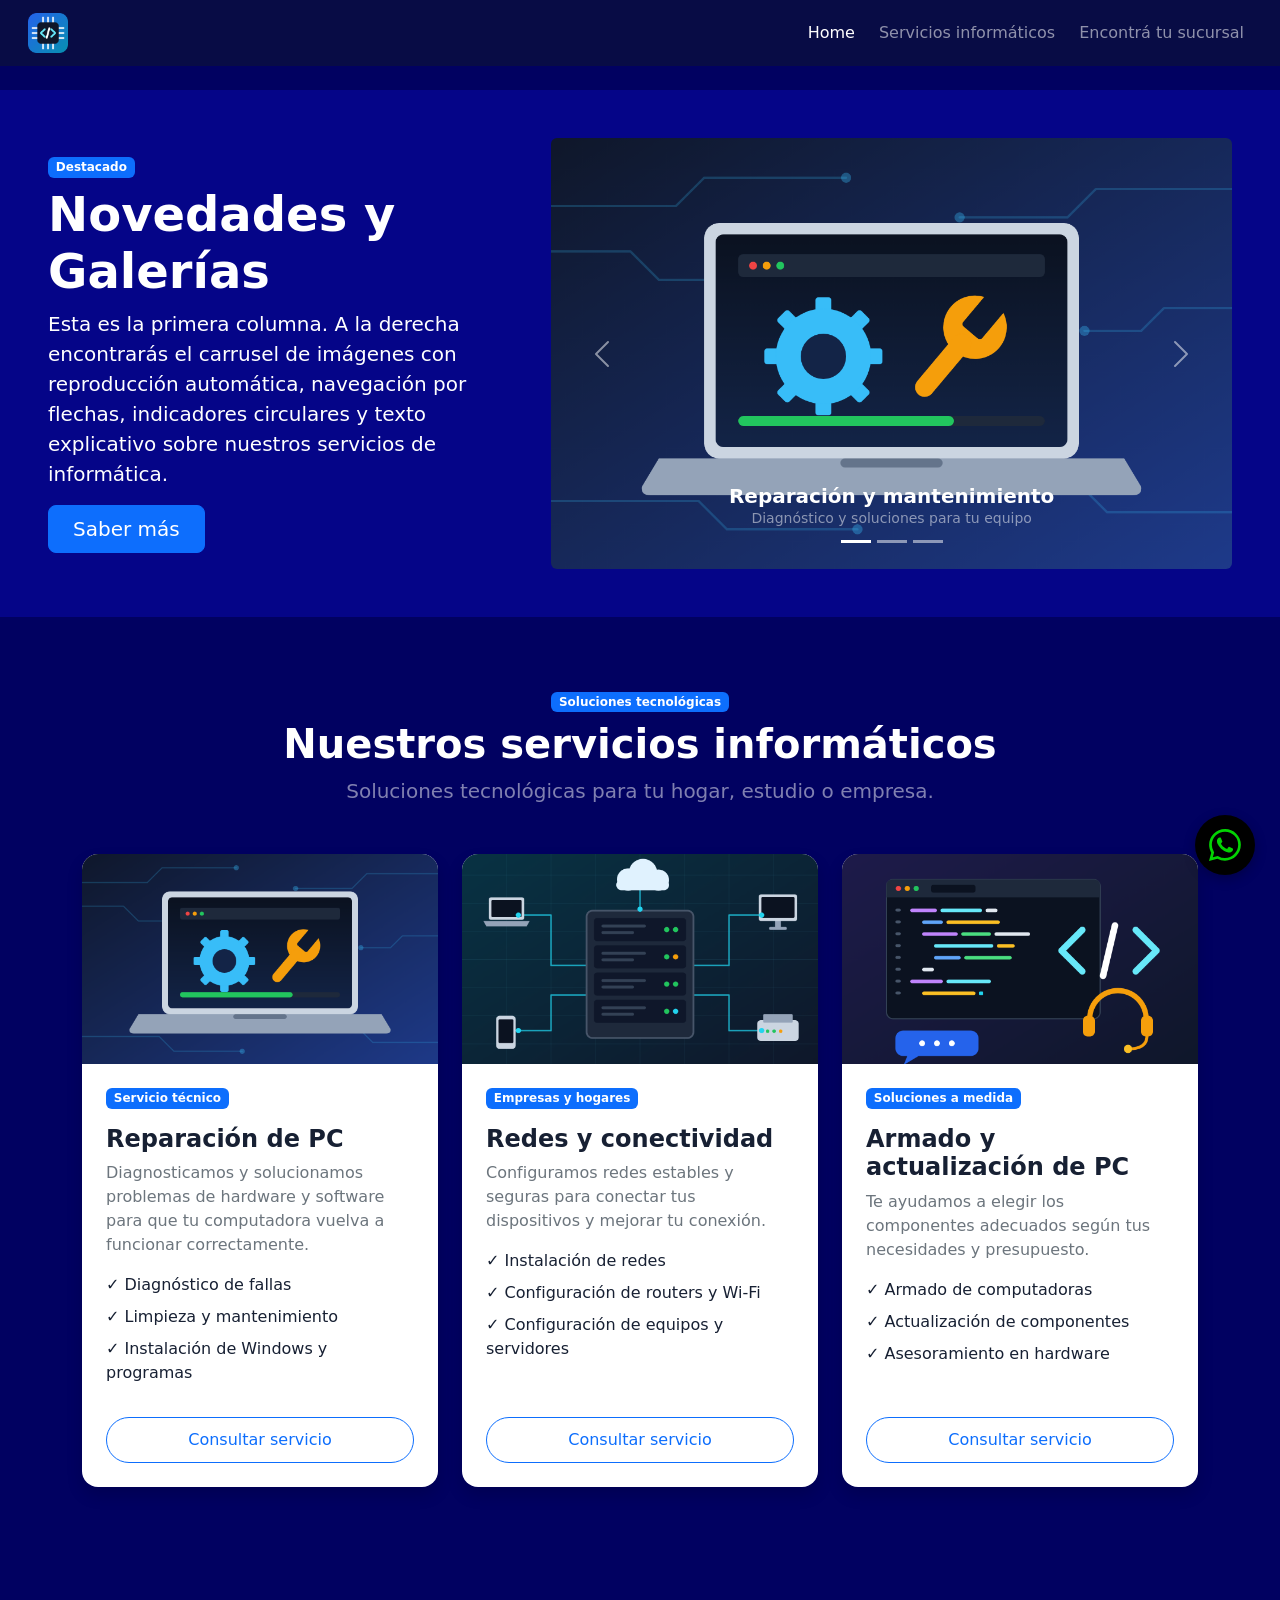
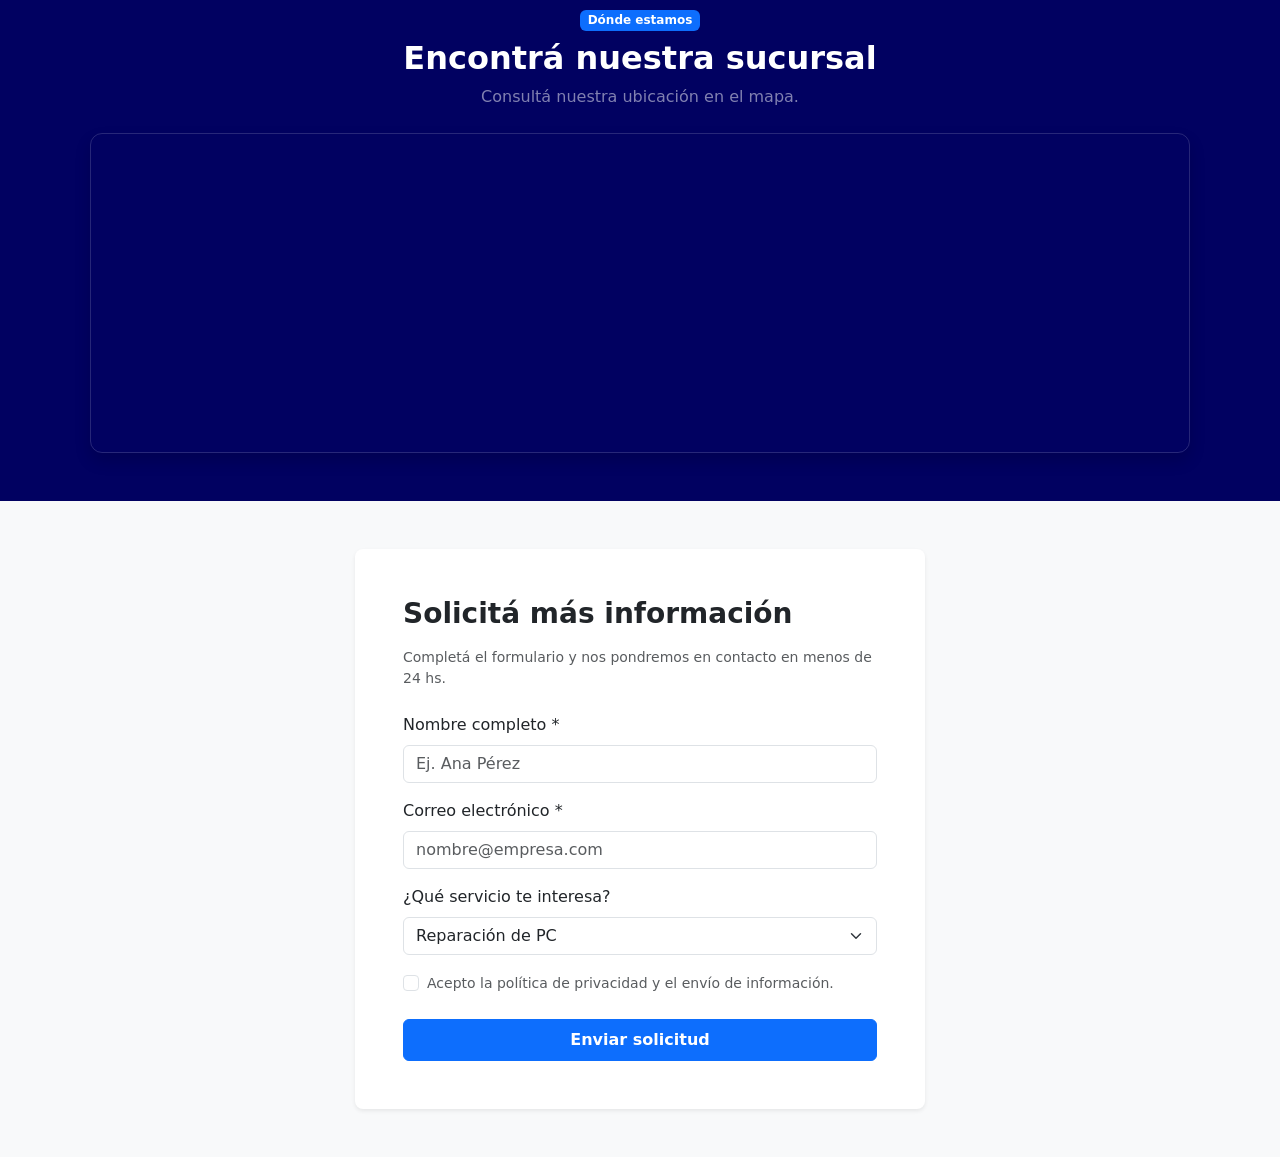
==== commit 4a9af162: "Refactor HTML structure and content" ====
--- a/index.html
+++ b/index.html
@@ -27,10 +27,10 @@
             <a class="nav-link active" aria-current="page" href="#">Home</a>
           </li>
           <li class="nav-item">
-            <a class="nav-link" href="#">Equipos y accesorios</a>
+            <a class="nav-link" href="#productos">Servicios informáticos</a>
           </li>
           <li class="nav-item">
-            <a class="nav-link" href="#">Encontrá tu sucursal</a>
+           <a class="nav-link" href="#sucursal">Encontrá tu sucursal</a>
           </li>
         </ul>
       </div>
@@ -268,11 +268,15 @@
           </div>
           <div class="mb-3">
             <label for="interes" class="form-label">¿Qué servicio te interesa?</label>
-            <select class="form-select" id="interes" name="interes">
-              <option selected value="estrategia">Estrategia Digital</option>
-              <option value="redes">Gestión de Redes Sociales</option>
-              <option value="publicidad">Publicidad Online (Ads)</option>
-            </select>
+            
+        <select class="form-select" id="interes" name="interes">
+        <option selected value="reparacion">Reparación de PC</option>
+        <option value="mantenimiento">Mantenimiento informático</option>
+        <option value="redes">Redes y conectividad</option>
+        <option value="armado">Armado y actualización de PC</option>
+          <option value="hardware">Asesoramiento en hardware</option>
+          <option value="otros">Otros servicios</option>
+          </select>
           </div>
           <div class="form-check mb-4">
             <input class="form-check-input" type="checkbox" value="" id="terminos" required>
--- a/estilos.css
+++ b/estilos.css
@@ -42,3 +42,65 @@
   color: #045c46;
   transform: scale(1.1);
 }
+
+/* Sección de servicios informáticos */
+.servicios-section {
+  color: #fff;
+}
+
+.servicios-section .servicio-card {
+  background-color: #fff;
+  color: #172033;
+  transition: transform 0.25s ease, box-shadow 0.25s ease;
+}
+
+.servicios-section .servicio-card:hover {
+  transform: translateY(-6px);
+  box-shadow: 0 12px 28px rgba(0, 0, 0, 0.25) !important;
+}
+
+.servicio-img {
+  width: 100%;
+  height: 210px;
+  object-fit: cover;
+}
+
+.servicio-card .card-body {
+  min-height: 350px;
+}
+
+.servicio-card .btn {
+  padding: 10px 16px;
+}
+
+/* Ubicación y mapa */
+.ubicacion-section {
+  background-color: transparent;
+}
+
+.mapa-contenedor {
+  width: 100%;
+  max-width: 1100px;
+  height: 420px;
+  margin: 0 auto;
+  overflow: hidden;
+  border-radius: 16px;
+  border: 1px solid rgba(255, 255, 255, 0.15);
+}
+
+.mapa-contenedor iframe {
+  display: block;
+  width: 100%;
+  height: 100%;
+  border: 0;
+}
+
+  .servicio-card .card-body {
+    min-height: auto;
+  }
+
+  .mapa-contenedor {
+    height: 320px;
+    border-radius: 12px;
+  }
+}
